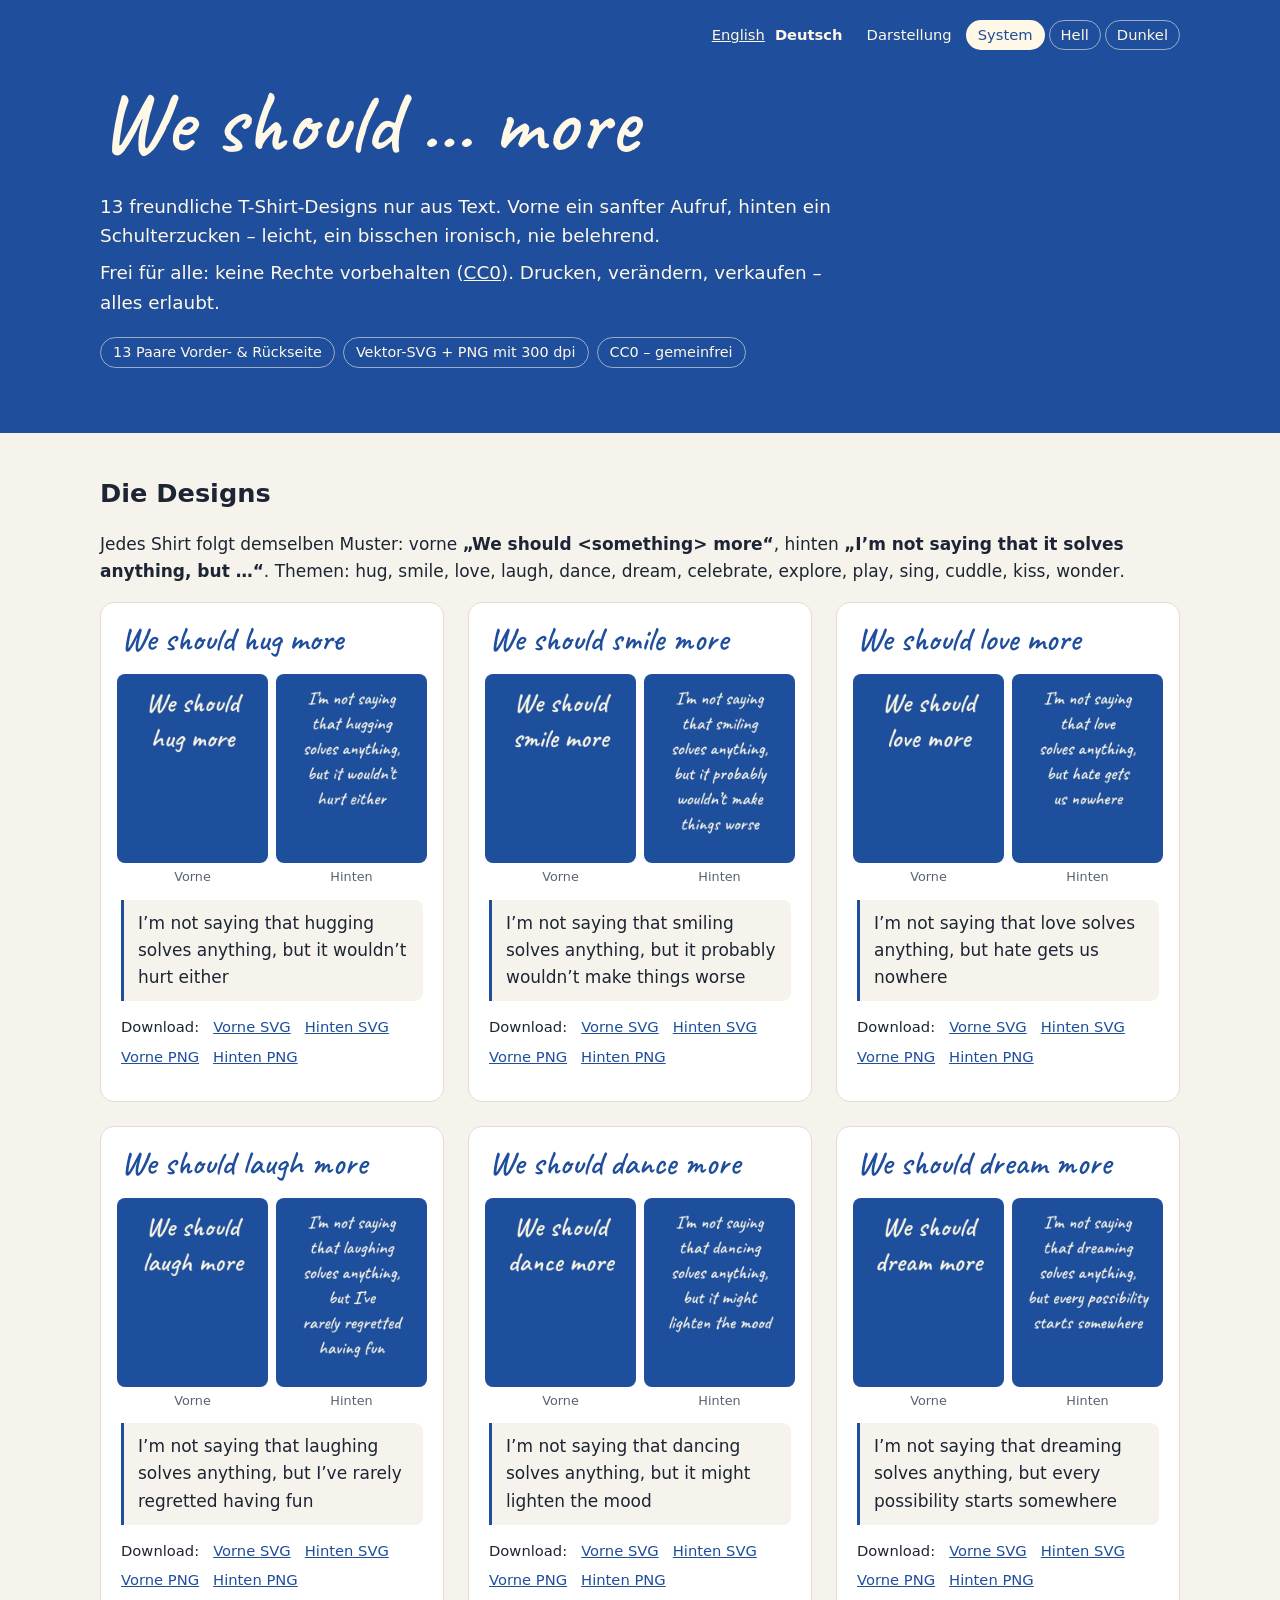
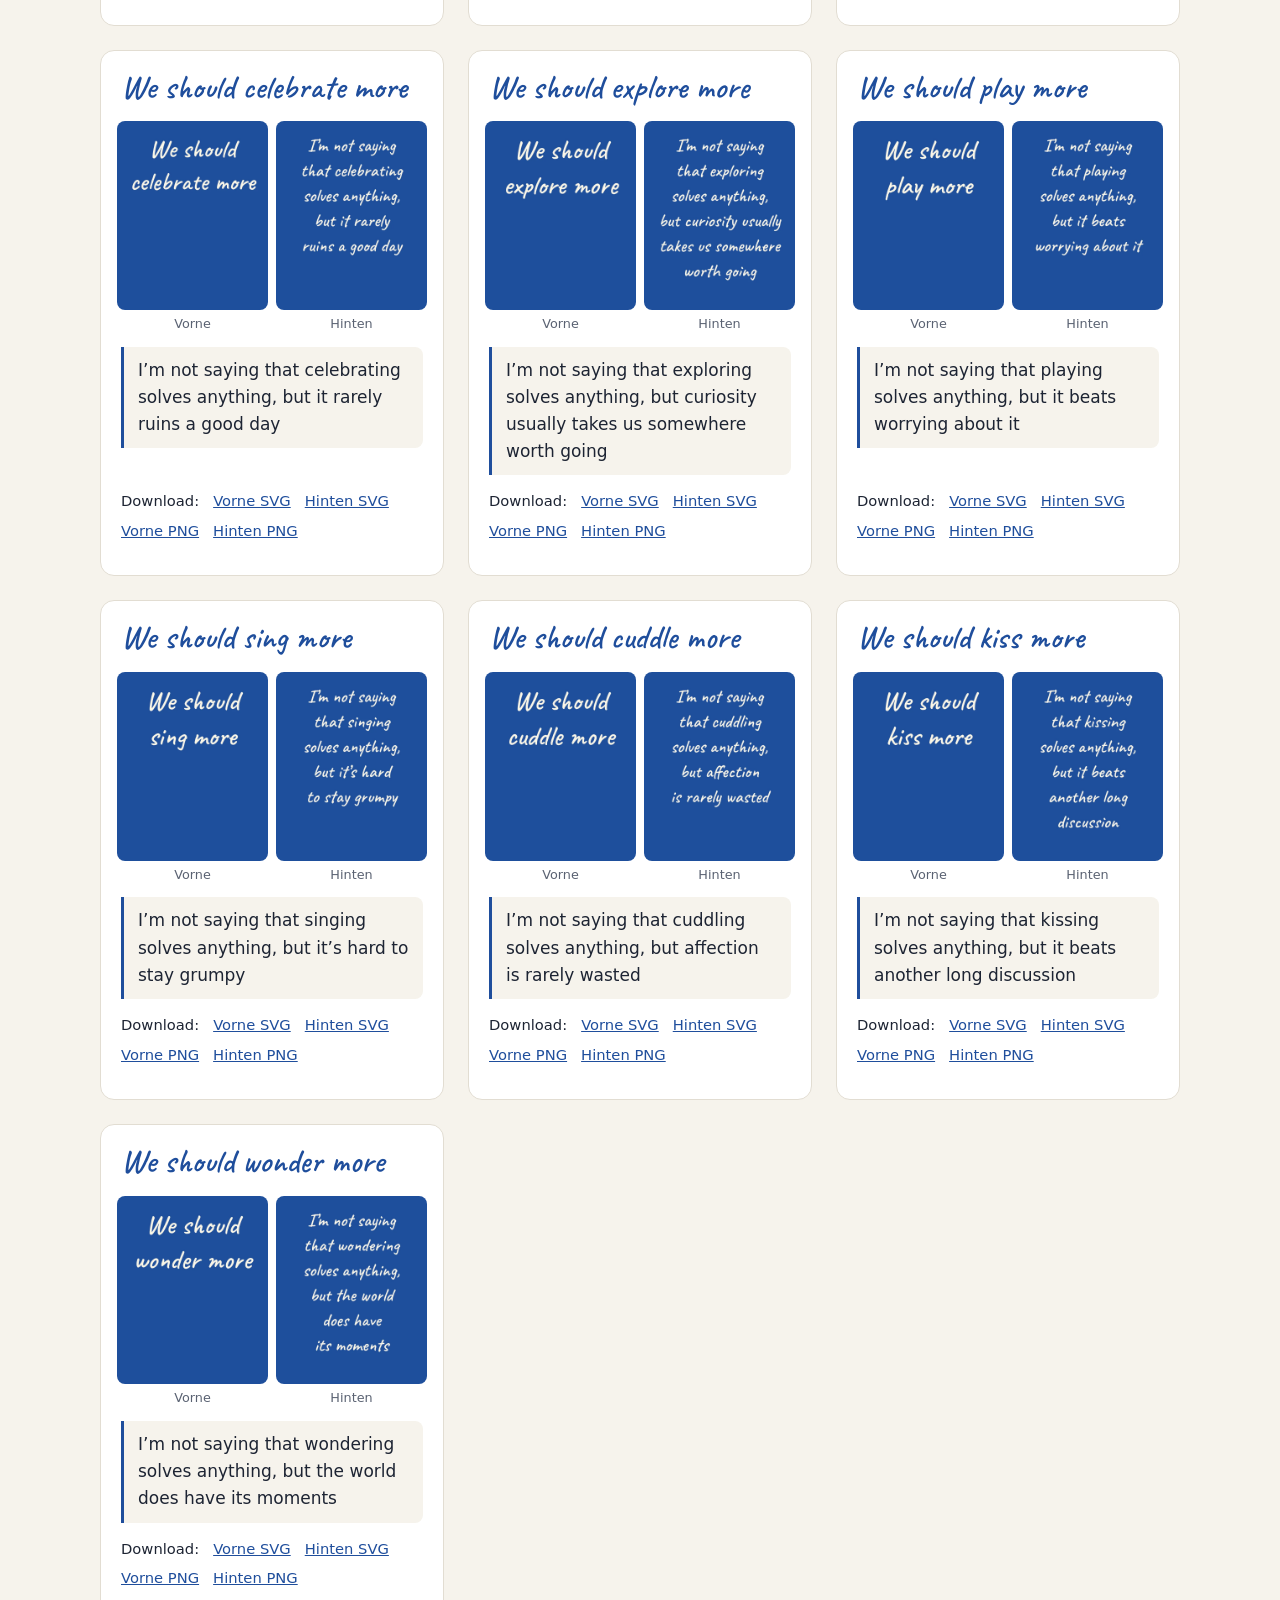
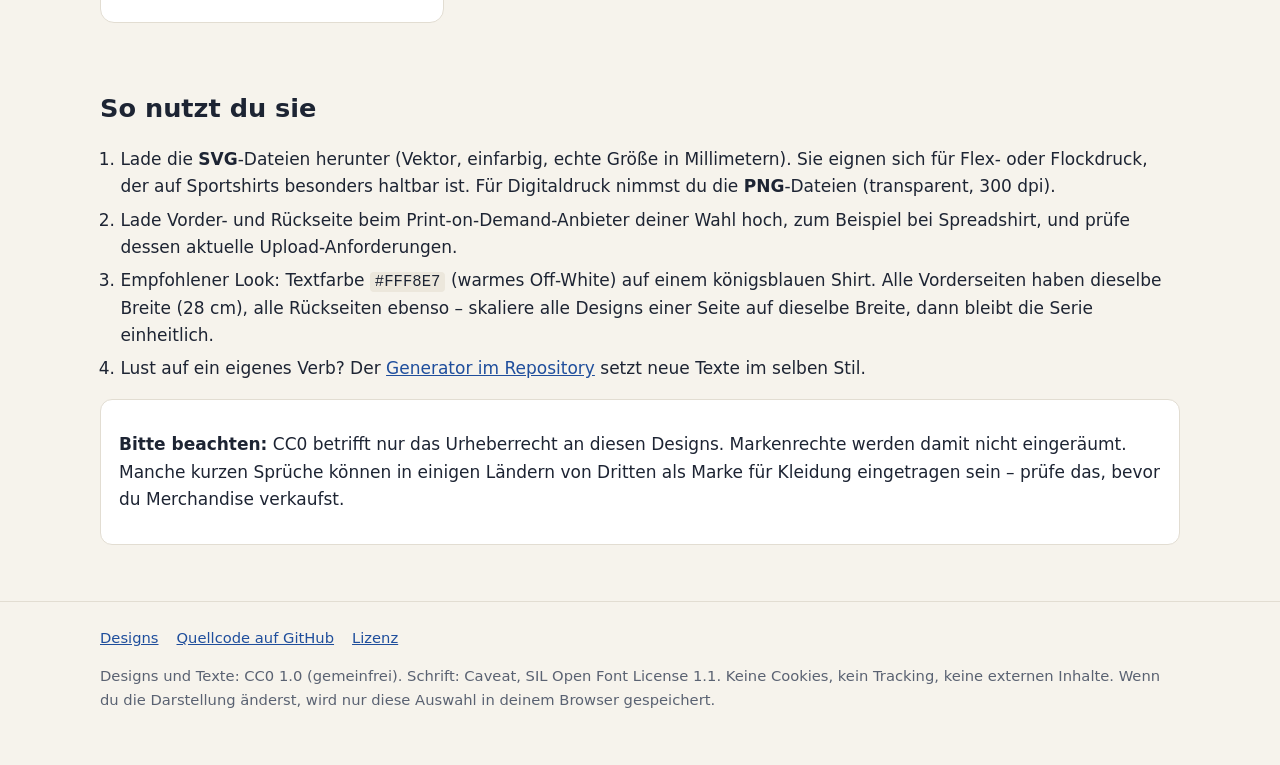
==== docs/de/index.html @ 495dd844 "Add bilingual GitHub Pages site generated from approved designs tools/site.py builds docs/ (English " ====
<!doctype html>
<html lang="de">
<head>
<meta charset="utf-8">
<meta name="viewport" content="width=device-width, initial-scale=1">
<script>try{var t=localStorage.getItem("theme");if(t==="light"||t==="dark")document.documentElement.dataset.theme=t}catch(e){}</script>
<title>We should … more – kostenlose T-Shirt-Designs (CC0)</title>
<meta name="description" content="13 freundliche T-Shirt-Designs nur aus Text: vorne ein sanfter Aufruf, hinten ein Schulterzucken. Kostenlose SVG- und PNG-Downloads, gemeinfrei (CC0).">
<link rel="canonical" href="https://frank-reichenbach.github.io/my-spreadshirt-designs/de/">
<link rel="alternate" hreflang="en" href="https://frank-reichenbach.github.io/my-spreadshirt-designs/">
<link rel="alternate" hreflang="de" href="https://frank-reichenbach.github.io/my-spreadshirt-designs/de/">
<link rel="alternate" hreflang="x-default" href="https://frank-reichenbach.github.io/my-spreadshirt-designs/">
<meta name="color-scheme" content="light dark">
<meta name="theme-color" content="#1F4E9C">
<link rel="icon" href="../favicon.svg" type="image/svg+xml">
<link rel="preload" href="../fonts/caveat-subset.woff2" as="font" type="font/woff2" crossorigin>
<link rel="stylesheet" href="../style.css">
<meta property="og:type" content="website">
<meta property="og:title" content="We should … more – kostenlose T-Shirt-Designs (CC0)">
<meta property="og:description" content="13 freundliche T-Shirt-Designs nur aus Text: vorne ein sanfter Aufruf, hinten ein Schulterzucken. Kostenlose SVG- und PNG-Downloads, gemeinfrei (CC0).">
<meta property="og:url" content="https://frank-reichenbach.github.io/my-spreadshirt-designs/de/">
<meta property="og:locale" content="de_DE">
<meta property="og:locale:alternate" content="en_US">
<meta property="og:image" content="https://frank-reichenbach.github.io/my-spreadshirt-designs/og-image.png">
<meta property="og:image:width" content="1200">
<meta property="og:image:height" content="630">
<meta property="og:image:alt" content="We should … more – 13 kostenlose T-Shirt-Designs">
<meta name="twitter:card" content="summary_large_image">
<script type="application/ld+json">{"@context": "https://schema.org", "@type": "CollectionPage", "name": "We should … more – kostenlose T-Shirt-Designs (CC0)", "description": "13 freundliche T-Shirt-Designs nur aus Text: vorne ein sanfter Aufruf, hinten ein Schulterzucken. Kostenlose SVG- und PNG-Downloads, gemeinfrei (CC0).", "url": "https://frank-reichenbach.github.io/my-spreadshirt-designs/de/", "inLanguage": "de", "dateModified": "2026-10-31", "author": {"@type": "Person", "name": "Frank Reichenbach"}, "license": "https://creativecommons.org/publicdomain/zero/1.0/", "hasPart": [{"@type": "ImageObject", "name": "We should hug more – front", "description": "We should hug more", "contentUrl": "https://frank-reichenbach.github.io/my-spreadshirt-designs/designs/hug/hug-front.png", "license": "https://creativecommons.org/publicdomain/zero/1.0/", "acquireLicensePage": "https://github.com/Frank-Reichenbach/my-spreadshirt-designs/blob/main/LICENSE.md", "creditText": "Frank Reichenbach", "creator": {"@type": "Person", "name": "Frank Reichenbach"}, "copyrightNotice": "CC0 1.0 – no rights reserved"}, {"@type": "ImageObject", "name": "We should hug more – back", "description": "I’m not saying that hugging solves anything, but it wouldn’t hurt either", "contentUrl": "https://frank-reichenbach.github.io/my-spreadshirt-designs/designs/hug/hug-back.png", "license": "https://creativecommons.org/publicdomain/zero/1.0/", "acquireLicensePage": "https://github.com/Frank-Reichenbach/my-spreadshirt-designs/blob/main/LICENSE.md", "creditText": "Frank Reichenbach", "creator": {"@type": "Person", "name": "Frank Reichenbach"}, "copyrightNotice": "CC0 1.0 – no rights reserved"}, {"@type": "ImageObject", "name": "We should smile more – front", "description": "We should smile more", "contentUrl": "https://frank-reichenbach.github.io/my-spreadshirt-designs/designs/smile/smile-front.png", "license": "https://creativecommons.org/publicdomain/zero/1.0/", "acquireLicensePage": "https://github.com/Frank-Reichenbach/my-spreadshirt-designs/blob/main/LICENSE.md", "creditText": "Frank Reichenbach", "creator": {"@type": "Person", "name": "Frank Reichenbach"}, "copyrightNotice": "CC0 1.0 – no rights reserved"}, {"@type": "ImageObject", "name": "We should smile more – back", "description": "I’m not saying that smiling solves anything, but it probably wouldn’t make things worse", "contentUrl": "https://frank-reichenbach.github.io/my-spreadshirt-designs/designs/smile/smile-back.png", "license": "https://creativecommons.org/publicdomain/zero/1.0/", "acquireLicensePage": "https://github.com/Frank-Reichenbach/my-spreadshirt-designs/blob/main/LICENSE.md", "creditText": "Frank Reichenbach", "creator": {"@type": "Person", "name": "Frank Reichenbach"}, "copyrightNotice": "CC0 1.0 – no rights reserved"}, {"@type": "ImageObject", "name": "We should love more – front", "description": "We should love more", "contentUrl": "https://frank-reichenbach.github.io/my-spreadshirt-designs/designs/love/love-front.png", "license": "https://creativecommons.org/publicdomain/zero/1.0/", "acquireLicensePage": "https://github.com/Frank-Reichenbach/my-spreadshirt-designs/blob/main/LICENSE.md", "creditText": "Frank Reichenbach", "creator": {"@type": "Person", "name": "Frank Reichenbach"}, "copyrightNotice": "CC0 1.0 – no rights reserved"}, {"@type": "ImageObject", "name": "We should love more – back", "description": "I’m not saying that love solves anything, but hate gets us nowhere", "contentUrl": "https://frank-reichenbach.github.io/my-spreadshirt-designs/designs/love/love-back.png", "license": "https://creativecommons.org/publicdomain/zero/1.0/", "acquireLicensePage": "https://github.com/Frank-Reichenbach/my-spreadshirt-designs/blob/main/LICENSE.md", "creditText": "Frank Reichenbach", "creator": {"@type": "Person", "name": "Frank Reichenbach"}, "copyrightNotice": "CC0 1.0 – no rights reserved"}, {"@type": "ImageObject", "name": "We should laugh more – front", "description": "We should laugh more", "contentUrl": "https://frank-reichenbach.github.io/my-spreadshirt-designs/designs/laugh/laugh-front.png", "license": "https://creativecommons.org/publicdomain/zero/1.0/", "acquireLicensePage": "https://github.com/Frank-Reichenbach/my-spreadshirt-designs/blob/main/LICENSE.md", "creditText": "Frank Reichenbach", "creator": {"@type": "Person", "name": "Frank Reichenbach"}, "copyrightNotice": "CC0 1.0 – no rights reserved"}, {"@type": "ImageObject", "name": "We should laugh more – back", "description": "I’m not saying that laughing solves anything, but I’ve rarely regretted having fun", "contentUrl": "https://frank-reichenbach.github.io/my-spreadshirt-designs/designs/laugh/laugh-back.png", "license": "https://creativecommons.org/publicdomain/zero/1.0/", "acquireLicensePage": "https://github.com/Frank-Reichenbach/my-spreadshirt-designs/blob/main/LICENSE.md", "creditText": "Frank Reichenbach", "creator": {"@type": "Person", "name": "Frank Reichenbach"}, "copyrightNotice": "CC0 1.0 – no rights reserved"}, {"@type": "ImageObject", "name": "We should dance more – front", "description": "We should dance more", "contentUrl": "https://frank-reichenbach.github.io/my-spreadshirt-designs/designs/dance/dance-front.png", "license": "https://creativecommons.org/publicdomain/zero/1.0/", "acquireLicensePage": "https://github.com/Frank-Reichenbach/my-spreadshirt-designs/blob/main/LICENSE.md", "creditText": "Frank Reichenbach", "creator": {"@type": "Person", "name": "Frank Reichenbach"}, "copyrightNotice": "CC0 1.0 – no rights reserved"}, {"@type": "ImageObject", "name": "We should dance more – back", "description": "I’m not saying that dancing solves anything, but it might lighten the mood", "contentUrl": "https://frank-reichenbach.github.io/my-spreadshirt-designs/designs/dance/dance-back.png", "license": "https://creativecommons.org/publicdomain/zero/1.0/", "acquireLicensePage": "https://github.com/Frank-Reichenbach/my-spreadshirt-designs/blob/main/LICENSE.md", "creditText": "Frank Reichenbach", "creator": {"@type": "Person", "name": "Frank Reichenbach"}, "copyrightNotice": "CC0 1.0 – no rights reserved"}, {"@type": "ImageObject", "name": "We should dream more – front", "description": "We should dream more", "contentUrl": "https://frank-reichenbach.github.io/my-spreadshirt-designs/designs/dream/dream-front.png", "license": "https://creativecommons.org/publicdomain/zero/1.0/", "acquireLicensePage": "https://github.com/Frank-Reichenbach/my-spreadshirt-designs/blob/main/LICENSE.md", "creditText": "Frank Reichenbach", "creator": {"@type": "Person", "name": "Frank Reichenbach"}, "copyrightNotice": "CC0 1.0 – no rights reserved"}, {"@type": "ImageObject", "name": "We should dream more – back", "description": "I’m not saying that dreaming solves anything, but every possibility starts somewhere", "contentUrl": "https://frank-reichenbach.github.io/my-spreadshirt-designs/designs/dream/dream-back.png", "license": "https://creativecommons.org/publicdomain/zero/1.0/", "acquireLicensePage": "https://github.com/Frank-Reichenbach/my-spreadshirt-designs/blob/main/LICENSE.md", "creditText": "Frank Reichenbach", "creator": {"@type": "Person", "name": "Frank Reichenbach"}, "copyrightNotice": "CC0 1.0 – no rights reserved"}, {"@type": "ImageObject", "name": "We should celebrate more – front", "description": "We should celebrate more", "contentUrl": "https://frank-reichenbach.github.io/my-spreadshirt-designs/designs/celebrate/celebrate-front.png", "license": "https://creativecommons.org/publicdomain/zero/1.0/", "acquireLicensePage": "https://github.com/Frank-Reichenbach/my-spreadshirt-designs/blob/main/LICENSE.md", "creditText": "Frank Reichenbach", "creator": {"@type": "Person", "name": "Frank Reichenbach"}, "copyrightNotice": "CC0 1.0 – no rights reserved"}, {"@type": "ImageObject", "name": "We should celebrate more – back", "description": "I’m not saying that celebrating solves anything, but it rarely ruins a good day", "contentUrl": "https://frank-reichenbach.github.io/my-spreadshirt-designs/designs/celebrate/celebrate-back.png", "license": "https://creativecommons.org/publicdomain/zero/1.0/", "acquireLicensePage": "https://github.com/Frank-Reichenbach/my-spreadshirt-designs/blob/main/LICENSE.md", "creditText": "Frank Reichenbach", "creator": {"@type": "Person", "name": "Frank Reichenbach"}, "copyrightNotice": "CC0 1.0 – no rights reserved"}, {"@type": "ImageObject", "name": "We should explore more – front", "description": "We should explore more", "contentUrl": "https://frank-reichenbach.github.io/my-spreadshirt-designs/designs/explore/explore-front.png", "license": "https://creativecommons.org/publicdomain/zero/1.0/", "acquireLicensePage": "https://github.com/Frank-Reichenbach/my-spreadshirt-designs/blob/main/LICENSE.md", "creditText": "Frank Reichenbach", "creator": {"@type": "Person", "name": "Frank Reichenbach"}, "copyrightNotice": "CC0 1.0 – no rights reserved"}, {"@type": "ImageObject", "name": "We should explore more – back", "description": "I’m not saying that exploring solves anything, but curiosity usually takes us somewhere worth going", "contentUrl": "https://frank-reichenbach.github.io/my-spreadshirt-designs/designs/explore/explore-back.png", "license": "https://creativecommons.org/publicdomain/zero/1.0/", "acquireLicensePage": "https://github.com/Frank-Reichenbach/my-spreadshirt-designs/blob/main/LICENSE.md", "creditText": "Frank Reichenbach", "creator": {"@type": "Person", "name": "Frank Reichenbach"}, "copyrightNotice": "CC0 1.0 – no rights reserved"}, {"@type": "ImageObject", "name": "We should play more – front", "description": "We should play more", "contentUrl": "https://frank-reichenbach.github.io/my-spreadshirt-designs/designs/play/play-front.png", "license": "https://creativecommons.org/publicdomain/zero/1.0/", "acquireLicensePage": "https://github.com/Frank-Reichenbach/my-spreadshirt-designs/blob/main/LICENSE.md", "creditText": "Frank Reichenbach", "creator": {"@type": "Person", "name": "Frank Reichenbach"}, "copyrightNotice": "CC0 1.0 – no rights reserved"}, {"@type": "ImageObject", "name": "We should play more – back", "description": "I’m not saying that playing solves anything, but it beats worrying about it", "contentUrl": "https://frank-reichenbach.github.io/my-spreadshirt-designs/designs/play/play-back.png", "license": "https://creativecommons.org/publicdomain/zero/1.0/", "acquireLicensePage": "https://github.com/Frank-Reichenbach/my-spreadshirt-designs/blob/main/LICENSE.md", "creditText": "Frank Reichenbach", "creator": {"@type": "Person", "name": "Frank Reichenbach"}, "copyrightNotice": "CC0 1.0 – no rights reserved"}, {"@type": "ImageObject", "name": "We should sing more – front", "description": "We should sing more", "contentUrl": "https://frank-reichenbach.github.io/my-spreadshirt-designs/designs/sing/sing-front.png", "license": "https://creativecommons.org/publicdomain/zero/1.0/", "acquireLicensePage": "https://github.com/Frank-Reichenbach/my-spreadshirt-designs/blob/main/LICENSE.md", "creditText": "Frank Reichenbach", "creator": {"@type": "Person", "name": "Frank Reichenbach"}, "copyrightNotice": "CC0 1.0 – no rights reserved"}, {"@type": "ImageObject", "name": "We should sing more – back", "description": "I’m not saying that singing solves anything, but it’s hard to stay grumpy", "contentUrl": "https://frank-reichenbach.github.io/my-spreadshirt-designs/designs/sing/sing-back.png", "license": "https://creativecommons.org/publicdomain/zero/1.0/", "acquireLicensePage": "https://github.com/Frank-Reichenbach/my-spreadshirt-designs/blob/main/LICENSE.md", "creditText": "Frank Reichenbach", "creator": {"@type": "Person", "name": "Frank Reichenbach"}, "copyrightNotice": "CC0 1.0 – no rights reserved"}, {"@type": "ImageObject", "name": "We should cuddle more – front", "description": "We should cuddle more", "contentUrl": "https://frank-reichenbach.github.io/my-spreadshirt-designs/designs/cuddle/cuddle-front.png", "license": "https://creativecommons.org/publicdomain/zero/1.0/", "acquireLicensePage": "https://github.com/Frank-Reichenbach/my-spreadshirt-designs/blob/main/LICENSE.md", "creditText": "Frank Reichenbach", "creator": {"@type": "Person", "name": "Frank Reichenbach"}, "copyrightNotice": "CC0 1.0 – no rights reserved"}, {"@type": "ImageObject", "name": "We should cuddle more – back", "description": "I’m not saying that cuddling solves anything, but affection is rarely wasted", "contentUrl": "https://frank-reichenbach.github.io/my-spreadshirt-designs/designs/cuddle/cuddle-back.png", "license": "https://creativecommons.org/publicdomain/zero/1.0/", "acquireLicensePage": "https://github.com/Frank-Reichenbach/my-spreadshirt-designs/blob/main/LICENSE.md", "creditText": "Frank Reichenbach", "creator": {"@type": "Person", "name": "Frank Reichenbach"}, "copyrightNotice": "CC0 1.0 – no rights reserved"}, {"@type": "ImageObject", "name": "We should kiss more – front", "description": "We should kiss more", "contentUrl": "https://frank-reichenbach.github.io/my-spreadshirt-designs/designs/kiss/kiss-front.png", "license": "https://creativecommons.org/publicdomain/zero/1.0/", "acquireLicensePage": "https://github.com/Frank-Reichenbach/my-spreadshirt-designs/blob/main/LICENSE.md", "creditText": "Frank Reichenbach", "creator": {"@type": "Person", "name": "Frank Reichenbach"}, "copyrightNotice": "CC0 1.0 – no rights reserved"}, {"@type": "ImageObject", "name": "We should kiss more – back", "description": "I’m not saying that kissing solves anything, but it beats another long discussion", "contentUrl": "https://frank-reichenbach.github.io/my-spreadshirt-designs/designs/kiss/kiss-back.png", "license": "https://creativecommons.org/publicdomain/zero/1.0/", "acquireLicensePage": "https://github.com/Frank-Reichenbach/my-spreadshirt-designs/blob/main/LICENSE.md", "creditText": "Frank Reichenbach", "creator": {"@type": "Person", "name": "Frank Reichenbach"}, "copyrightNotice": "CC0 1.0 – no rights reserved"}, {"@type": "ImageObject", "name": "We should wonder more – front", "description": "We should wonder more", "contentUrl": "https://frank-reichenbach.github.io/my-spreadshirt-designs/designs/wonder/wonder-front.png", "license": "https://creativecommons.org/publicdomain/zero/1.0/", "acquireLicensePage": "https://github.com/Frank-Reichenbach/my-spreadshirt-designs/blob/main/LICENSE.md", "creditText": "Frank Reichenbach", "creator": {"@type": "Person", "name": "Frank Reichenbach"}, "copyrightNotice": "CC0 1.0 – no rights reserved"}, {"@type": "ImageObject", "name": "We should wonder more – back", "description": "I’m not saying that wondering solves anything, but the world does have its moments", "contentUrl": "https://frank-reichenbach.github.io/my-spreadshirt-designs/designs/wonder/wonder-back.png", "license": "https://creativecommons.org/publicdomain/zero/1.0/", "acquireLicensePage": "https://github.com/Frank-Reichenbach/my-spreadshirt-designs/blob/main/LICENSE.md", "creditText": "Frank Reichenbach", "creator": {"@type": "Person", "name": "Frank Reichenbach"}, "copyrightNotice": "CC0 1.0 – no rights reserved"}]}</script>
</head>
<body id="top">
<header class="hero"><div class="wrap">
<div class="topbar"><nav aria-label="Sprache"><ul class="langs"><li><a href="../index.html" hreflang="en" lang="en">English</a></li><li><a href="../de/index.html" hreflang="de" lang="de" aria-current="page">Deutsch</a></li></ul></nav><fieldset class="theme"><legend>Darstellung</legend><input type="radio" name="theme" id="theme-system" value="system" checked><label for="theme-system">System</label><input type="radio" name="theme" id="theme-light" value="light"><label for="theme-light">Hell</label><input type="radio" name="theme" id="theme-dark" value="dark"><label for="theme-dark">Dunkel</label></fieldset></div>
<h1 class="hand" lang="en">We should … more</h1>
<p>13 freundliche T-Shirt-Designs nur aus Text. Vorne ein sanfter Aufruf, hinten ein Schulterzucken – leicht, ein bisschen ironisch, nie belehrend.</p>
<p>Frei für alle: keine Rechte vorbehalten (<a href="https://github.com/Frank-Reichenbach/my-spreadshirt-designs/blob/main/LICENSE.md">CC0</a>). Drucken, verändern, verkaufen – alles erlaubt.</p>
<ul class="badges"><li>13 Paare Vorder- &amp; Rückseite</li><li>Vektor-SVG + PNG mit 300 dpi</li><li>CC0 – gemeinfrei</li></ul>
</div></header>
<main class="wrap">
<section aria-labelledby="designs-h">
<h2 id="designs-h">Die Designs</h2>
<p>Jedes Shirt folgt demselben Muster: vorne <strong lang="en">„We should &lt;something&gt; more“</strong>, hinten <strong lang="en">„I’m not saying that it solves anything, but …“</strong>. Themen: <span lang="en">hug, smile, love, laugh, dance, dream, celebrate, explore, play, sing, cuddle, kiss, wonder</span>.</p>
<ul class="grid">
<li class="card" id="hug">
<h3 class="hand" lang="en">We should hug more</h3>
<div class="sides">
<figure><picture><source srcset="../designs/hug/hug-front.webp" type="image/webp"><img src="../designs/hug/hug-front.jpg" width="720" height="900" fetchpriority="high" decoding="async" alt="T-Shirt-Vorderseite: We should hug more"></picture><figcaption>Vorne</figcaption></figure>
<figure><picture><source srcset="../designs/hug/hug-back.webp" type="image/webp"><img src="../designs/hug/hug-back.jpg" width="720" height="900" fetchpriority="high" decoding="async" alt="T-Shirt-Rückseite: I’m not saying that hugging solves anything, but it wouldn’t hurt either"></picture><figcaption>Hinten</figcaption></figure>
</div>
<p class="back" lang="en">I’m not saying that hugging solves anything, but it wouldn’t hurt either</p>
<p class="dl">Download:
<a href="../designs/hug/hug-front.svg" download>Vorne SVG<span class="vh"> – We should hug more</span></a>
<a href="../designs/hug/hug-back.svg" download>Hinten SVG<span class="vh"> – We should hug more</span></a>
<a href="../designs/hug/hug-front.png" download>Vorne PNG<span class="vh"> – We should hug more</span></a>
<a href="../designs/hug/hug-back.png" download>Hinten PNG<span class="vh"> – We should hug more</span></a></p>
</li>
<li class="card" id="smile">
<h3 class="hand" lang="en">We should smile more</h3>
<div class="sides">
<figure><picture><source srcset="../designs/smile/smile-front.webp" type="image/webp"><img src="../designs/smile/smile-front.jpg" width="720" height="900" fetchpriority="high" decoding="async" alt="T-Shirt-Vorderseite: We should smile more"></picture><figcaption>Vorne</figcaption></figure>
<figure><picture><source srcset="../designs/smile/smile-back.webp" type="image/webp"><img src="../designs/smile/smile-back.jpg" width="720" height="900" fetchpriority="high" decoding="async" alt="T-Shirt-Rückseite: I’m not saying that smiling solves anything, but it probably wouldn’t make things worse"></picture><figcaption>Hinten</figcaption></figure>
</div>
<p class="back" lang="en">I’m not saying that smiling solves anything, but it probably wouldn’t make things worse</p>
<p class="dl">Download:
<a href="../designs/smile/smile-front.svg" download>Vorne SVG<span class="vh"> – We should smile more</span></a>
<a href="../designs/smile/smile-back.svg" download>Hinten SVG<span class="vh"> – We should smile more</span></a>
<a href="../designs/smile/smile-front.png" download>Vorne PNG<span class="vh"> – We should smile more</span></a>
<a href="../designs/smile/smile-back.png" download>Hinten PNG<span class="vh"> – We should smile more</span></a></p>
</li>
<li class="card" id="love">
<h3 class="hand" lang="en">We should love more</h3>
<div class="sides">
<figure><picture><source srcset="../designs/love/love-front.webp" type="image/webp"><img src="../designs/love/love-front.jpg" width="720" height="900" loading="lazy" decoding="async" alt="T-Shirt-Vorderseite: We should love more"></picture><figcaption>Vorne</figcaption></figure>
<figure><picture><source srcset="../designs/love/love-back.webp" type="image/webp"><img src="../designs/love/love-back.jpg" width="720" height="900" loading="lazy" decoding="async" alt="T-Shirt-Rückseite: I’m not saying that love solves anything, but hate gets us nowhere"></picture><figcaption>Hinten</figcaption></figure>
</div>
<p class="back" lang="en">I’m not saying that love solves anything, but hate gets us nowhere</p>
<p class="dl">Download:
<a href="../designs/love/love-front.svg" download>Vorne SVG<span class="vh"> – We should love more</span></a>
<a href="../designs/love/love-back.svg" download>Hinten SVG<span class="vh"> – We should love more</span></a>
<a href="../designs/love/love-front.png" download>Vorne PNG<span class="vh"> – We should love more</span></a>
<a href="../designs/love/love-back.png" download>Hinten PNG<span class="vh"> – We should love more</span></a></p>
</li>
<li class="card" id="laugh">
<h3 class="hand" lang="en">We should laugh more</h3>
<div class="sides">
<figure><picture><source srcset="../designs/laugh/laugh-front.webp" type="image/webp"><img src="../designs/laugh/laugh-front.jpg" width="720" height="900" loading="lazy" decoding="async" alt="T-Shirt-Vorderseite: We should laugh more"></picture><figcaption>Vorne</figcaption></figure>
<figure><picture><source srcset="../designs/laugh/laugh-back.webp" type="image/webp"><img src="../designs/laugh/laugh-back.jpg" width="720" height="900" loading="lazy" decoding="async" alt="T-Shirt-Rückseite: I’m not saying that laughing solves anything, but I’ve rarely regretted having fun"></picture><figcaption>Hinten</figcaption></figure>
</div>
<p class="back" lang="en">I’m not saying that laughing solves anything, but I’ve rarely regretted having fun</p>
<p class="dl">Download:
<a href="../designs/laugh/laugh-front.svg" download>Vorne SVG<span class="vh"> – We should laugh more</span></a>
<a href="../designs/laugh/laugh-back.svg" download>Hinten SVG<span class="vh"> – We should laugh more</span></a>
<a href="../designs/laugh/laugh-front.png" download>Vorne PNG<span class="vh"> – We should laugh more</span></a>
<a href="../designs/laugh/laugh-back.png" download>Hinten PNG<span class="vh"> – We should laugh more</span></a></p>
</li>
<li class="card" id="dance">
<h3 class="hand" lang="en">We should dance more</h3>
<div class="sides">
<figure><picture><source srcset="../designs/dance/dance-front.webp" type="image/webp"><img src="../designs/dance/dance-front.jpg" width="720" height="900" loading="lazy" decoding="async" alt="T-Shirt-Vorderseite: We should dance more"></picture><figcaption>Vorne</figcaption></figure>
<figure><picture><source srcset="../designs/dance/dance-back.webp" type="image/webp"><img src="../designs/dance/dance-back.jpg" width="720" height="900" loading="lazy" decoding="async" alt="T-Shirt-Rückseite: I’m not saying that dancing solves anything, but it might lighten the mood"></picture><figcaption>Hinten</figcaption></figure>
</div>
<p class="back" lang="en">I’m not saying that dancing solves anything, but it might lighten the mood</p>
<p class="dl">Download:
<a href="../designs/dance/dance-front.svg" download>Vorne SVG<span class="vh"> – We should dance more</span></a>
<a href="../designs/dance/dance-back.svg" download>Hinten SVG<span class="vh"> – We should dance more</span></a>
<a href="../designs/dance/dance-front.png" download>Vorne PNG<span class="vh"> – We should dance more</span></a>
<a href="../designs/dance/dance-back.png" download>Hinten PNG<span class="vh"> – We should dance more</span></a></p>
</li>
<li class="card" id="dream">
<h3 class="hand" lang="en">We should dream more</h3>
<div class="sides">
<figure><picture><source srcset="../designs/dream/dream-front.webp" type="image/webp"><img src="../designs/dream/dream-front.jpg" width="720" height="900" loading="lazy" decoding="async" alt="T-Shirt-Vorderseite: We should dream more"></picture><figcaption>Vorne</figcaption></figure>
<figure><picture><source srcset="../designs/dream/dream-back.webp" type="image/webp"><img src="../designs/dream/dream-back.jpg" width="720" height="900" loading="lazy" decoding="async" alt="T-Shirt-Rückseite: I’m not saying that dreaming solves anything, but every possibility starts somewhere"></picture><figcaption>Hinten</figcaption></figure>
</div>
<p class="back" lang="en">I’m not saying that dreaming solves anything, but every possibility starts somewhere</p>
<p class="dl">Download:
<a href="../designs/dream/dream-front.svg" download>Vorne SVG<span class="vh"> – We should dream more</span></a>
<a href="../designs/dream/dream-back.svg" download>Hinten SVG<span class="vh"> – We should dream more</span></a>
<a href="../designs/dream/dream-front.png" download>Vorne PNG<span class="vh"> – We should dream more</span></a>
<a href="../designs/dream/dream-back.png" download>Hinten PNG<span class="vh"> – We should dream more</span></a></p>
</li>
<li class="card" id="celebrate">
<h3 class="hand" lang="en">We should celebrate more</h3>
<div class="sides">
<figure><picture><source srcset="../designs/celebrate/celebrate-front.webp" type="image/webp"><img src="../designs/celebrate/celebrate-front.jpg" width="720" height="900" loading="lazy" decoding="async" alt="T-Shirt-Vorderseite: We should celebrate more"></picture><figcaption>Vorne</figcaption></figure>
<figure><picture><source srcset="../designs/celebrate/celebrate-back.webp" type="image/webp"><img src="../designs/celebrate/celebrate-back.jpg" width="720" height="900" loading="lazy" decoding="async" alt="T-Shirt-Rückseite: I’m not saying that celebrating solves anything, but it rarely ruins a good day"></picture><figcaption>Hinten</figcaption></figure>
</div>
<p class="back" lang="en">I’m not saying that celebrating solves anything, but it rarely ruins a good day</p>
<p class="dl">Download:
<a href="../designs/celebrate/celebrate-front.svg" download>Vorne SVG<span class="vh"> – We should celebrate more</span></a>
<a href="../designs/celebrate/celebrate-back.svg" download>Hinten SVG<span class="vh"> – We should celebrate more</span></a>
<a href="../designs/celebrate/celebrate-front.png" download>Vorne PNG<span class="vh"> – We should celebrate more</span></a>
<a href="../designs/celebrate/celebrate-back.png" download>Hinten PNG<span class="vh"> – We should celebrate more</span></a></p>
</li>
<li class="card" id="explore">
<h3 class="hand" lang="en">We should explore more</h3>
<div class="sides">
<figure><picture><source srcset="../designs/explore/explore-front.webp" type="image/webp"><img src="../designs/explore/explore-front.jpg" width="720" height="900" loading="lazy" decoding="async" alt="T-Shirt-Vorderseite: We should explore more"></picture><figcaption>Vorne</figcaption></figure>
<figure><picture><source srcset="../designs/explore/explore-back.webp" type="image/webp"><img src="../designs/explore/explore-back.jpg" width="720" height="900" loading="lazy" decoding="async" alt="T-Shirt-Rückseite: I’m not saying that exploring solves anything, but curiosity usually takes us somewhere worth going"></picture><figcaption>Hinten</figcaption></figure>
</div>
<p class="back" lang="en">I’m not saying that exploring solves anything, but curiosity usually takes us somewhere worth going</p>
<p class="dl">Download:
<a href="../designs/explore/explore-front.svg" download>Vorne SVG<span class="vh"> – We should explore more</span></a>
<a href="../designs/explore/explore-back.svg" download>Hinten SVG<span class="vh"> – We should explore more</span></a>
<a href="../designs/explore/explore-front.png" download>Vorne PNG<span class="vh"> – We should explore more</span></a>
<a href="../designs/explore/explore-back.png" download>Hinten PNG<span class="vh"> – We should explore more</span></a></p>
</li>
<li class="card" id="play">
<h3 class="hand" lang="en">We should play more</h3>
<div class="sides">
<figure><picture><source srcset="../designs/play/play-front.webp" type="image/webp"><img src="../designs/play/play-front.jpg" width="720" height="900" loading="lazy" decoding="async" alt="T-Shirt-Vorderseite: We should play more"></picture><figcaption>Vorne</figcaption></figure>
<figure><picture><source srcset="../designs/play/play-back.webp" type="image/webp"><img src="../designs/play/play-back.jpg" width="720" height="900" loading="lazy" decoding="async" alt="T-Shirt-Rückseite: I’m not saying that playing solves anything, but it beats worrying about it"></picture><figcaption>Hinten</figcaption></figure>
</div>
<p class="back" lang="en">I’m not saying that playing solves anything, but it beats worrying about it</p>
<p class="dl">Download:
<a href="../designs/play/play-front.svg" download>Vorne SVG<span class="vh"> – We should play more</span></a>
<a href="../designs/play/play-back.svg" download>Hinten SVG<span class="vh"> – We should play more</span></a>
<a href="../designs/play/play-front.png" download>Vorne PNG<span class="vh"> – We should play more</span></a>
<a href="../designs/play/play-back.png" download>Hinten PNG<span class="vh"> – We should play more</span></a></p>
</li>
<li class="card" id="sing">
<h3 class="hand" lang="en">We should sing more</h3>
<div class="sides">
<figure><picture><source srcset="../designs/sing/sing-front.webp" type="image/webp"><img src="../designs/sing/sing-front.jpg" width="720" height="900" loading="lazy" decoding="async" alt="T-Shirt-Vorderseite: We should sing more"></picture><figcaption>Vorne</figcaption></figure>
<figure><picture><source srcset="../designs/sing/sing-back.webp" type="image/webp"><img src="../designs/sing/sing-back.jpg" width="720" height="900" loading="lazy" decoding="async" alt="T-Shirt-Rückseite: I’m not saying that singing solves anything, but it’s hard to stay grumpy"></picture><figcaption>Hinten</figcaption></figure>
</div>
<p class="back" lang="en">I’m not saying that singing solves anything, but it’s hard to stay grumpy</p>
<p class="dl">Download:
<a href="../designs/sing/sing-front.svg" download>Vorne SVG<span class="vh"> – We should sing more</span></a>
<a href="../designs/sing/sing-back.svg" download>Hinten SVG<span class="vh"> – We should sing more</span></a>
<a href="../designs/sing/sing-front.png" download>Vorne PNG<span class="vh"> – We should sing more</span></a>
<a href="../designs/sing/sing-back.png" download>Hinten PNG<span class="vh"> – We should sing more</span></a></p>
</li>
<li class="card" id="cuddle">
<h3 class="hand" lang="en">We should cuddle more</h3>
<div class="sides">
<figure><picture><source srcset="../designs/cuddle/cuddle-front.webp" type="image/webp"><img src="../designs/cuddle/cuddle-front.jpg" width="720" height="900" loading="lazy" decoding="async" alt="T-Shirt-Vorderseite: We should cuddle more"></picture><figcaption>Vorne</figcaption></figure>
<figure><picture><source srcset="../designs/cuddle/cuddle-back.webp" type="image/webp"><img src="../designs/cuddle/cuddle-back.jpg" width="720" height="900" loading="lazy" decoding="async" alt="T-Shirt-Rückseite: I’m not saying that cuddling solves anything, but affection is rarely wasted"></picture><figcaption>Hinten</figcaption></figure>
</div>
<p class="back" lang="en">I’m not saying that cuddling solves anything, but affection is rarely wasted</p>
<p class="dl">Download:
<a href="../designs/cuddle/cuddle-front.svg" download>Vorne SVG<span class="vh"> – We should cuddle more</span></a>
<a href="../designs/cuddle/cuddle-back.svg" download>Hinten SVG<span class="vh"> – We should cuddle more</span></a>
<a href="../designs/cuddle/cuddle-front.png" download>Vorne PNG<span class="vh"> – We should cuddle more</span></a>
<a href="../designs/cuddle/cuddle-back.png" download>Hinten PNG<span class="vh"> – We should cuddle more</span></a></p>
</li>
<li class="card" id="kiss">
<h3 class="hand" lang="en">We should kiss more</h3>
<div class="sides">
<figure><picture><source srcset="../designs/kiss/kiss-front.webp" type="image/webp"><img src="../designs/kiss/kiss-front.jpg" width="720" height="900" loading="lazy" decoding="async" alt="T-Shirt-Vorderseite: We should kiss more"></picture><figcaption>Vorne</figcaption></figure>
<figure><picture><source srcset="../designs/kiss/kiss-back.webp" type="image/webp"><img src="../designs/kiss/kiss-back.jpg" width="720" height="900" loading="lazy" decoding="async" alt="T-Shirt-Rückseite: I’m not saying that kissing solves anything, but it beats another long discussion"></picture><figcaption>Hinten</figcaption></figure>
</div>
<p class="back" lang="en">I’m not saying that kissing solves anything, but it beats another long discussion</p>
<p class="dl">Download:
<a href="../designs/kiss/kiss-front.svg" download>Vorne SVG<span class="vh"> – We should kiss more</span></a>
<a href="../designs/kiss/kiss-back.svg" download>Hinten SVG<span class="vh"> – We should kiss more</span></a>
<a href="../designs/kiss/kiss-front.png" download>Vorne PNG<span class="vh"> – We should kiss more</span></a>
<a href="../designs/kiss/kiss-back.png" download>Hinten PNG<span class="vh"> – We should kiss more</span></a></p>
</li>
<li class="card" id="wonder">
<h3 class="hand" lang="en">We should wonder more</h3>
<div class="sides">
<figure><picture><source srcset="../designs/wonder/wonder-front.webp" type="image/webp"><img src="../designs/wonder/wonder-front.jpg" width="720" height="900" loading="lazy" decoding="async" alt="T-Shirt-Vorderseite: We should wonder more"></picture><figcaption>Vorne</figcaption></figure>
<figure><picture><source srcset="../designs/wonder/wonder-back.webp" type="image/webp"><img src="../designs/wonder/wonder-back.jpg" width="720" height="900" loading="lazy" decoding="async" alt="T-Shirt-Rückseite: I’m not saying that wondering solves anything, but the world does have its moments"></picture><figcaption>Hinten</figcaption></figure>
</div>
<p class="back" lang="en">I’m not saying that wondering solves anything, but the world does have its moments</p>
<p class="dl">Download:
<a href="../designs/wonder/wonder-front.svg" download>Vorne SVG<span class="vh"> – We should wonder more</span></a>
<a href="../designs/wonder/wonder-back.svg" download>Hinten SVG<span class="vh"> – We should wonder more</span></a>
<a href="../designs/wonder/wonder-front.png" download>Vorne PNG<span class="vh"> – We should wonder more</span></a>
<a href="../designs/wonder/wonder-back.png" download>Hinten PNG<span class="vh"> – We should wonder more</span></a></p>
</li>
</ul>
</section>
<section aria-labelledby="use-h">
<h2 id="use-h">So nutzt du sie</h2>
<ol class="steps"><li>Lade die <strong>SVG</strong>-Dateien herunter (Vektor, einfarbig, echte Größe in Millimetern). Sie eignen sich für Flex- oder Flockdruck, der auf Sportshirts besonders haltbar ist. Für Digitaldruck nimmst du die <strong>PNG</strong>-Dateien (transparent, 300 dpi).</li><li>Lade Vorder- und Rückseite beim Print-on-Demand-Anbieter deiner Wahl hoch, zum Beispiel bei Spreadshirt, und prüfe dessen aktuelle Upload-Anforderungen.</li><li>Empfohlener Look: Textfarbe <code>#FFF8E7</code> (warmes Off-White) auf einem königsblauen Shirt. Alle Vorderseiten haben dieselbe Breite (28 cm), alle Rückseiten ebenso – skaliere alle Designs einer Seite auf dieselbe Breite, dann bleibt die Serie einheitlich.</li><li>Lust auf ein eigenes Verb? Der <a href="https://github.com/Frank-Reichenbach/my-spreadshirt-designs">Generator im Repository</a> setzt neue Texte im selben Stil.</li></ol>
<div class="note"><p><strong>Bitte beachten:</strong> CC0 betrifft nur das Urheberrecht an diesen Designs. Markenrechte werden damit nicht eingeräumt. Manche kurzen Sprüche können in einigen Ländern von Dritten als Marke für Kleidung eingetragen sein – prüfe das, bevor du Merchandise verkaufst.</p></div>
</section>
</main>
<footer><div class="wrap">
<nav aria-label="Footer">
<a href="#top">Designs</a>
<a href="https://github.com/Frank-Reichenbach/my-spreadshirt-designs">Quellcode auf GitHub</a>
<a href="https://github.com/Frank-Reichenbach/my-spreadshirt-designs/blob/main/LICENSE.md">Lizenz</a>
</nav>
<p>Designs und Texte: CC0 1.0 (gemeinfrei). Schrift: Caveat, SIL Open Font License 1.1. Keine Cookies, kein Tracking, keine externen Inhalte. Wenn du die Darstellung änderst, wird nur diese Auswahl in deinem Browser gespeichert.</p>
</div></footer>
<script>(function(){var r=document.documentElement;
var c=document.getElementById("theme-"+(r.dataset.theme||"system"));if(c)c.checked=true;
document.querySelectorAll('input[name="theme"]').forEach(function(i){i.addEventListener("change",function(){
var v=i.value;if(v==="system"){delete r.dataset.theme}else{r.dataset.theme=v}
try{if(v==="system"){localStorage.removeItem("theme")}else{localStorage.setItem("theme",v)}}catch(e){}});});})();</script>
</body>
</html>
---- docs/style.css ----
@font-face{font-family:"Caveat";src:url("fonts/caveat-subset.woff2") format("woff2");font-weight:400 700;font-display:swap}
:root{--blue:#1F4E9C;--cream:#FFF8E7;--paper:#f6f3ec;--card:#fff;--ink:#1d2433;--muted:#5a6272;--line:#e2ddd2;--link:#1F4E9C;--quote:#f6f3ec;--code:#ece7dc;--hero:#1F4E9C;color-scheme:light}
@media (prefers-color-scheme:dark){:root{--paper:#11151d;--card:#1a202c;--ink:#e9e6df;--muted:#a4abb8;--line:#2d3546;--link:#9dbbff;--quote:#232a38;--code:#2a3242;--hero:#173e7c;color-scheme:dark}}
:root[data-theme=light],:root:has(#theme-light:checked){--paper:#f6f3ec;--card:#fff;--ink:#1d2433;--muted:#5a6272;--line:#e2ddd2;--link:#1F4E9C;--quote:#f6f3ec;--code:#ece7dc;--hero:#1F4E9C;color-scheme:light}
:root[data-theme=dark],:root:has(#theme-dark:checked){--paper:#11151d;--card:#1a202c;--ink:#e9e6df;--muted:#a4abb8;--line:#2d3546;--link:#9dbbff;--quote:#232a38;--code:#2a3242;--hero:#173e7c;color-scheme:dark}
*{box-sizing:border-box}
html{-webkit-text-size-adjust:100%}
body{margin:0;font:17px/1.6 system-ui,-apple-system,"Segoe UI",Roboto,Helvetica,Arial,sans-serif;color:var(--ink);background:var(--paper)}
a{color:var(--link)} a:focus-visible,input:focus-visible+label{outline:3px solid var(--link);outline-offset:2px}
.wrap{max-width:1120px;margin:0 auto;padding:0 20px}
header.hero{background:var(--hero);color:var(--cream);padding:20px 0 48px}
.topbar{display:flex;flex-wrap:wrap;justify-content:flex-end;align-items:center;gap:10px 22px;margin-bottom:28px;font-size:.92rem}
.topbar a{color:var(--cream)} .hero a:focus-visible,.hero input:focus-visible+label{outline-color:var(--cream)}
.langs{display:flex;gap:10px;margin:0;padding:0;list-style:none}
.langs [aria-current]{font-weight:700;text-decoration:none}
.theme{border:0;margin:0;padding:0;display:flex;align-items:center;gap:4px}
.theme legend{float:left;margin-right:8px}
.theme input{position:absolute;opacity:0;width:1px;height:1px}
.theme label{border:1px solid color-mix(in srgb,var(--cream) 55%,transparent);border-radius:999px;padding:2px 11px;cursor:pointer}
.theme input:checked+label{background:var(--cream);color:var(--hero)}
@supports not selector(:has(*)){.theme{display:none}}
.hand{font-family:"Caveat","Segoe Print","Bradley Hand",cursive;font-weight:560}
.hero h1{font-size:clamp(3rem,9vw,5.5rem);line-height:1;margin:0 0 .3em}
.hero p{max-width:40em;font-size:1.15rem;margin:.4em 0}
.hero p a{color:var(--cream)}
.badges{display:flex;flex-wrap:wrap;gap:8px;margin-top:20px;padding:0;list-style:none}
.badges li{border:1px solid color-mix(in srgb,var(--cream) 55%,transparent);border-radius:999px;padding:3px 12px;font-size:.9rem}
main section{padding:40px 0 8px}
h2{font-size:1.6rem;margin:0 0 .6em}
.grid{display:grid;grid-template-columns:repeat(auto-fill,minmax(min(330px,100%),1fr));gap:24px;padding:0;list-style:none}
.card{background:var(--card);border:1px solid var(--line);border-radius:14px;overflow:hidden;display:flex;flex-direction:column}
.card h3{font-size:2.1rem;line-height:1.1;margin:0;padding:18px 20px 4px;color:var(--link)}
.sides{display:grid;grid-template-columns:1fr 1fr;gap:8px;padding:12px 16px}
.sides figure{margin:0}
.sides img{width:100%;height:auto;display:block;border-radius:8px}
.sides figcaption{font-size:.8rem;color:var(--muted);text-align:center;margin-top:4px}
.back{margin:0 20px;padding:10px 14px;border-left:3px solid var(--link);background:var(--quote);border-radius:0 8px 8px 0}
.dl{display:flex;flex-wrap:wrap;gap:6px 14px;padding:14px 20px 18px;margin-top:auto;font-size:.92rem}
.vh{position:absolute;width:1px;height:1px;overflow:hidden;clip:rect(0 0 0 0);white-space:nowrap}
.steps{padding-left:1.2em} .steps li{margin:.35em 0}
.note{background:var(--card);border:1px solid var(--line);border-radius:12px;padding:14px 18px}
code{background:var(--code);border-radius:4px;padding:1px 5px;font-size:.92em}
footer{margin-top:48px;border-top:1px solid var(--line);padding:24px 0 40px;color:var(--muted);font-size:.92rem}
footer nav{display:flex;flex-wrap:wrap;gap:6px 18px;margin-bottom:8px}
@media (prefers-reduced-motion:no-preference){html{scroll-behavior:smooth}}
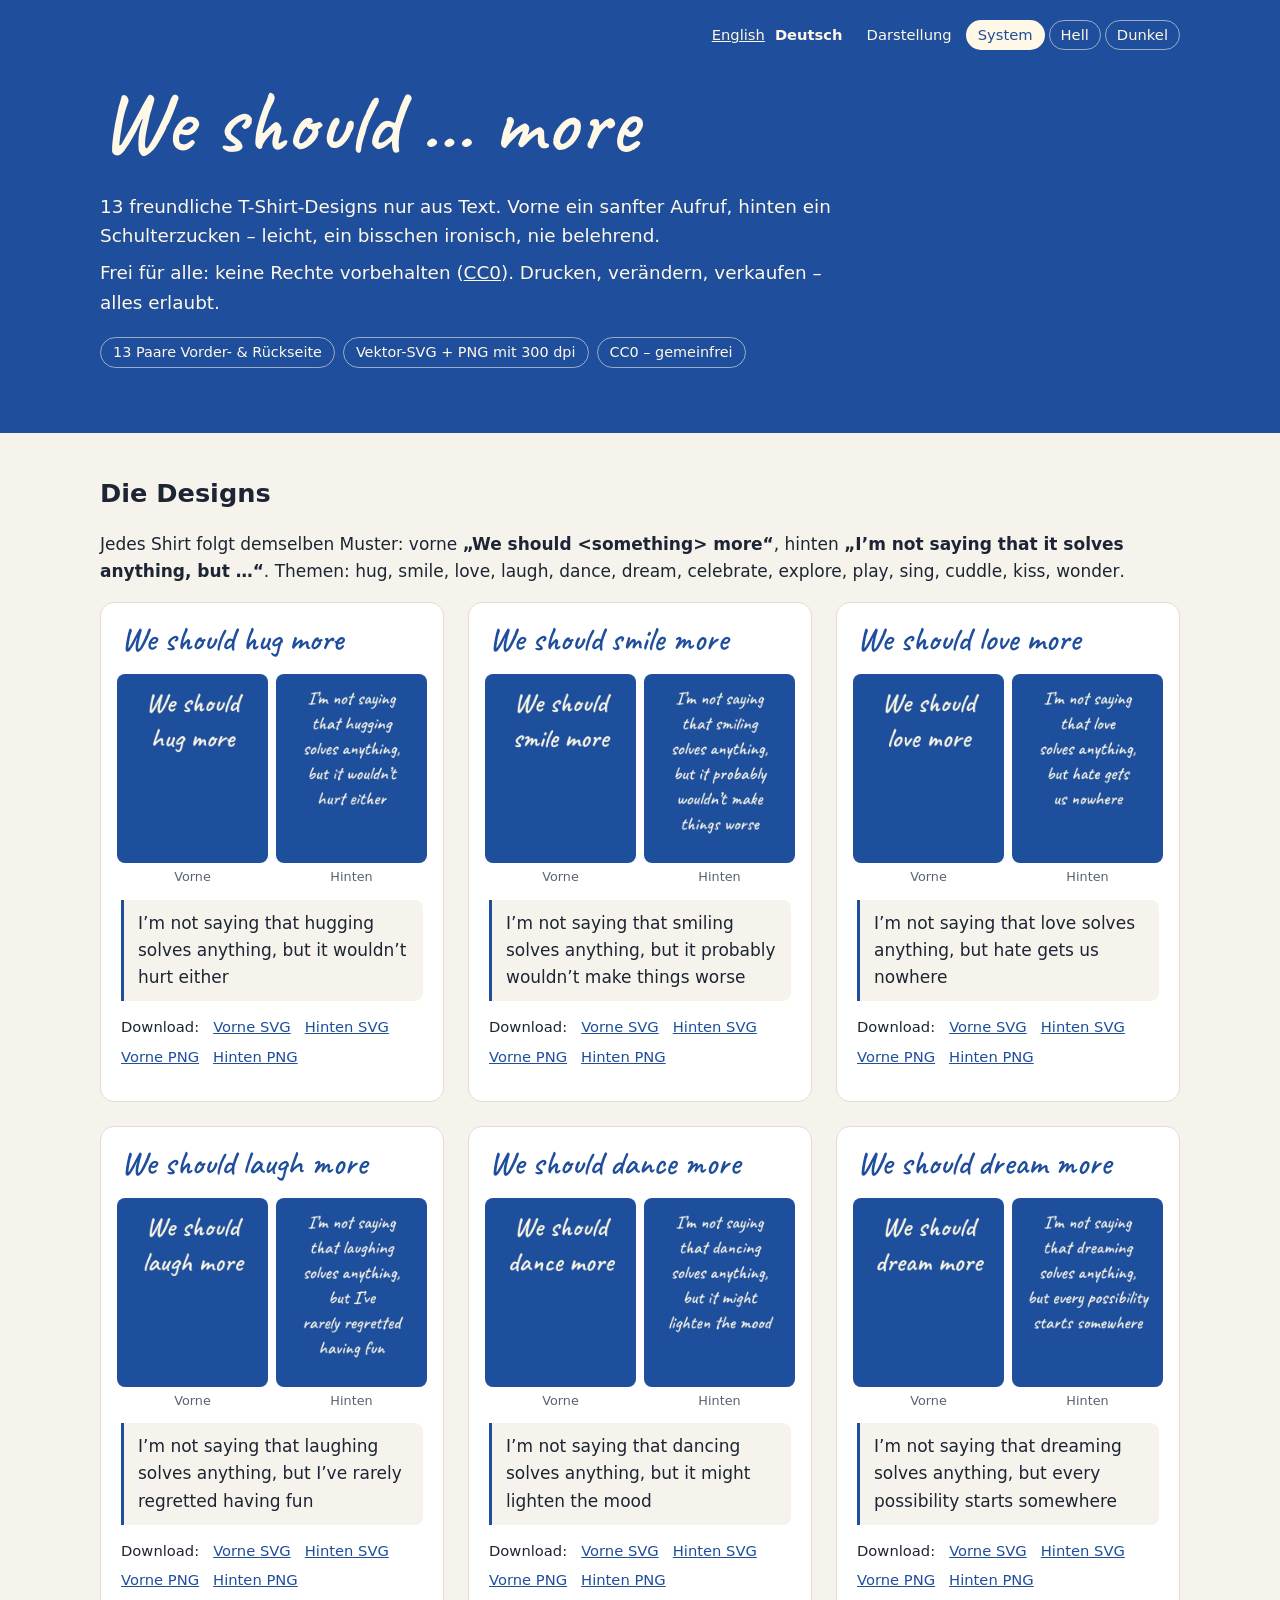
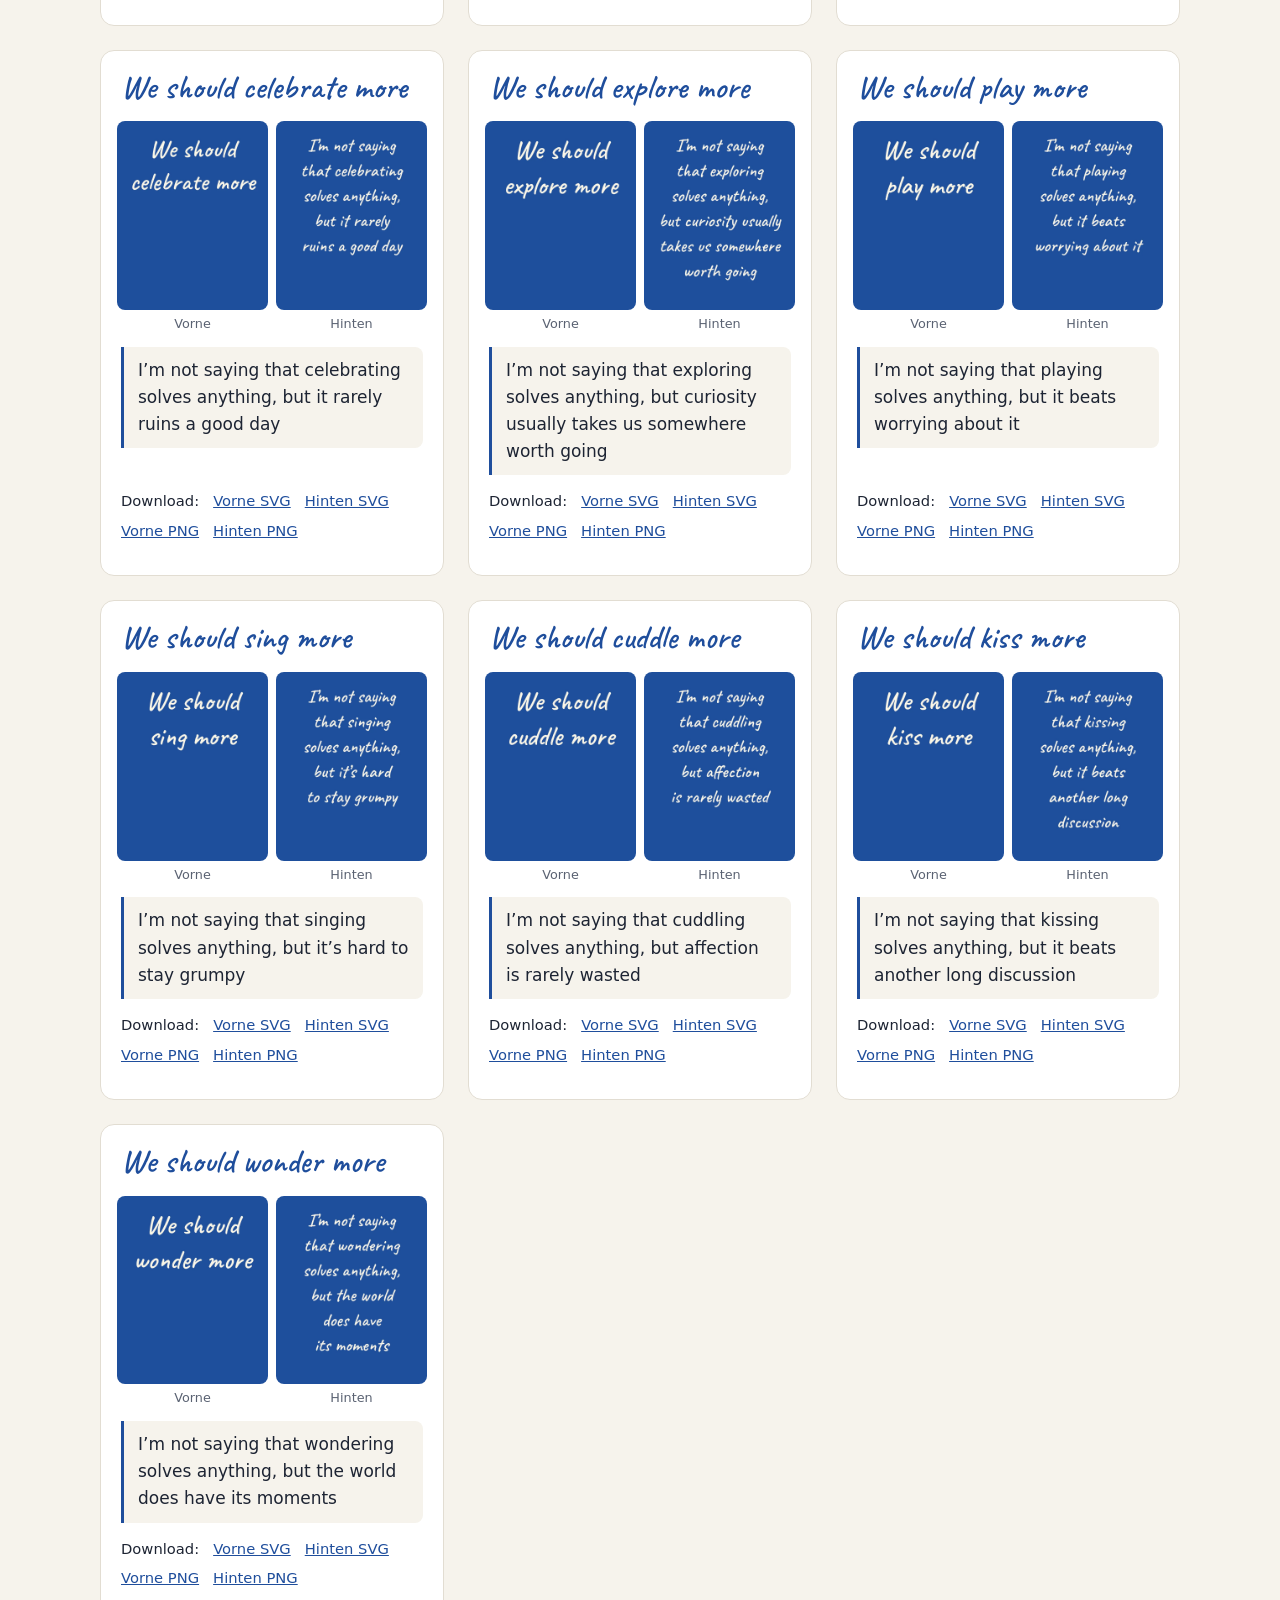
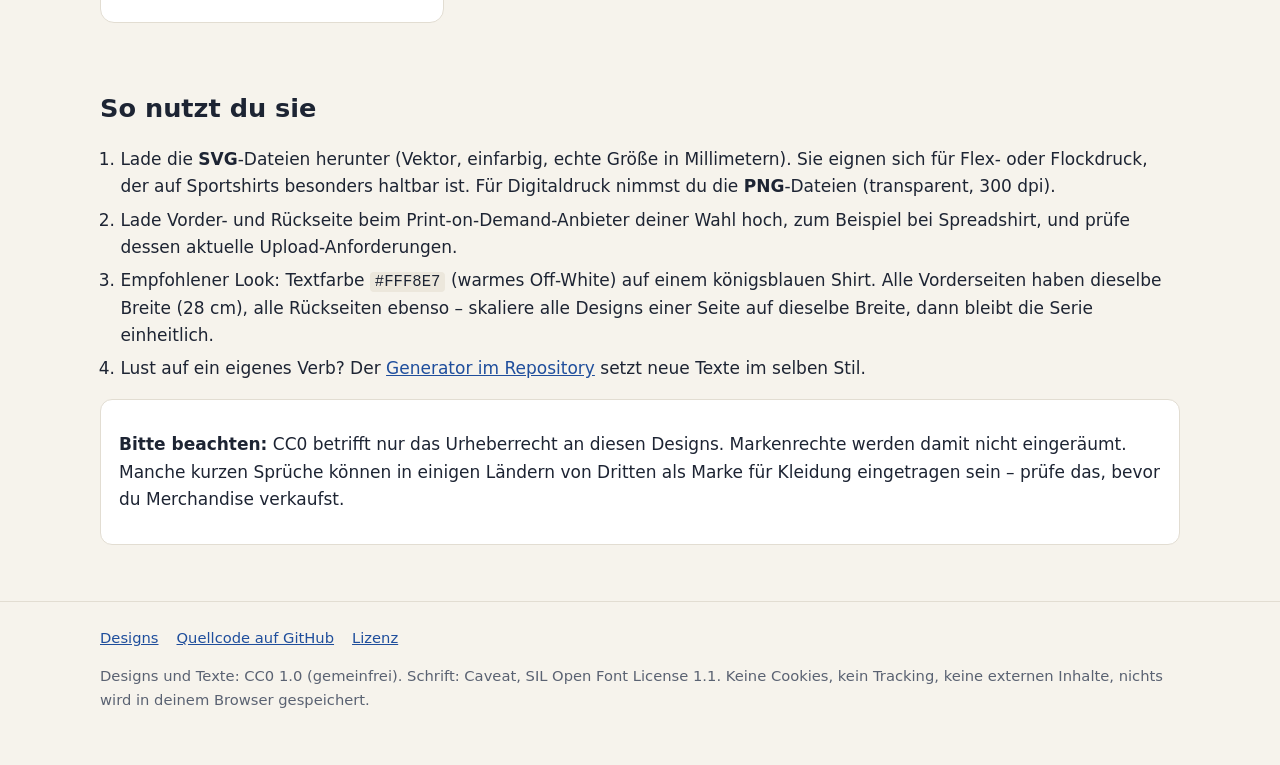
==== commit a6c35992: "Site: drop theme storage, make the theme switch CSS-only The site no longer stores anything in the v" ====
--- a/docs/de/index.html
+++ b/docs/de/index.html
@@ -3,7 +3,6 @@
 <head>
 <meta charset="utf-8">
 <meta name="viewport" content="width=device-width, initial-scale=1">
-<script>try{var t=localStorage.getItem("theme");if(t==="light"||t==="dark")document.documentElement.dataset.theme=t}catch(e){}</script>
 <title>We should … more – kostenlose T-Shirt-Designs (CC0)</title>
 <meta name="description" content="13 freundliche T-Shirt-Designs nur aus Text: vorne ein sanfter Aufruf, hinten ein Schulterzucken. Kostenlose SVG- und PNG-Downloads, gemeinfrei (CC0).">
 <link rel="canonical" href="https://frank-reichenbach.github.io/my-spreadshirt-designs/de/">
@@ -224,12 +223,7 @@
 <a href="https://github.com/Frank-Reichenbach/my-spreadshirt-designs">Quellcode auf GitHub</a>
 <a href="https://github.com/Frank-Reichenbach/my-spreadshirt-designs/blob/main/LICENSE.md">Lizenz</a>
 </nav>
-<p>Designs und Texte: CC0 1.0 (gemeinfrei). Schrift: Caveat, SIL Open Font License 1.1. Keine Cookies, kein Tracking, keine externen Inhalte. Wenn du die Darstellung änderst, wird nur diese Auswahl in deinem Browser gespeichert.</p>
+<p>Designs und Texte: CC0 1.0 (gemeinfrei). Schrift: Caveat, SIL Open Font License 1.1. Keine Cookies, kein Tracking, keine externen Inhalte, nichts wird in deinem Browser gespeichert.</p>
 </div></footer>
-<script>(function(){var r=document.documentElement;
-var c=document.getElementById("theme-"+(r.dataset.theme||"system"));if(c)c.checked=true;
-document.querySelectorAll('input[name="theme"]').forEach(function(i){i.addEventListener("change",function(){
-var v=i.value;if(v==="system"){delete r.dataset.theme}else{r.dataset.theme=v}
-try{if(v==="system"){localStorage.removeItem("theme")}else{localStorage.setItem("theme",v)}}catch(e){}});});})();</script>
 </body>
 </html>
--- a/docs/style.css
+++ b/docs/style.css
@@ -1,8 +1,8 @@
 @font-face{font-family:"Caveat";src:url("fonts/caveat-subset.woff2") format("woff2");font-weight:400 700;font-display:swap}
 :root{--blue:#1F4E9C;--cream:#FFF8E7;--paper:#f6f3ec;--card:#fff;--ink:#1d2433;--muted:#5a6272;--line:#e2ddd2;--link:#1F4E9C;--quote:#f6f3ec;--code:#ece7dc;--hero:#1F4E9C;color-scheme:light}
 @media (prefers-color-scheme:dark){:root{--paper:#11151d;--card:#1a202c;--ink:#e9e6df;--muted:#a4abb8;--line:#2d3546;--link:#9dbbff;--quote:#232a38;--code:#2a3242;--hero:#173e7c;color-scheme:dark}}
-:root[data-theme=light],:root:has(#theme-light:checked){--paper:#f6f3ec;--card:#fff;--ink:#1d2433;--muted:#5a6272;--line:#e2ddd2;--link:#1F4E9C;--quote:#f6f3ec;--code:#ece7dc;--hero:#1F4E9C;color-scheme:light}
-:root[data-theme=dark],:root:has(#theme-dark:checked){--paper:#11151d;--card:#1a202c;--ink:#e9e6df;--muted:#a4abb8;--line:#2d3546;--link:#9dbbff;--quote:#232a38;--code:#2a3242;--hero:#173e7c;color-scheme:dark}
+:root:has(#theme-light:checked){--paper:#f6f3ec;--card:#fff;--ink:#1d2433;--muted:#5a6272;--line:#e2ddd2;--link:#1F4E9C;--quote:#f6f3ec;--code:#ece7dc;--hero:#1F4E9C;color-scheme:light}
+:root:has(#theme-dark:checked){--paper:#11151d;--card:#1a202c;--ink:#e9e6df;--muted:#a4abb8;--line:#2d3546;--link:#9dbbff;--quote:#232a38;--code:#2a3242;--hero:#173e7c;color-scheme:dark}
 *{box-sizing:border-box}
 html{-webkit-text-size-adjust:100%}
 body{margin:0;font:17px/1.6 system-ui,-apple-system,"Segoe UI",Roboto,Helvetica,Arial,sans-serif;color:var(--ink);background:var(--paper)}
